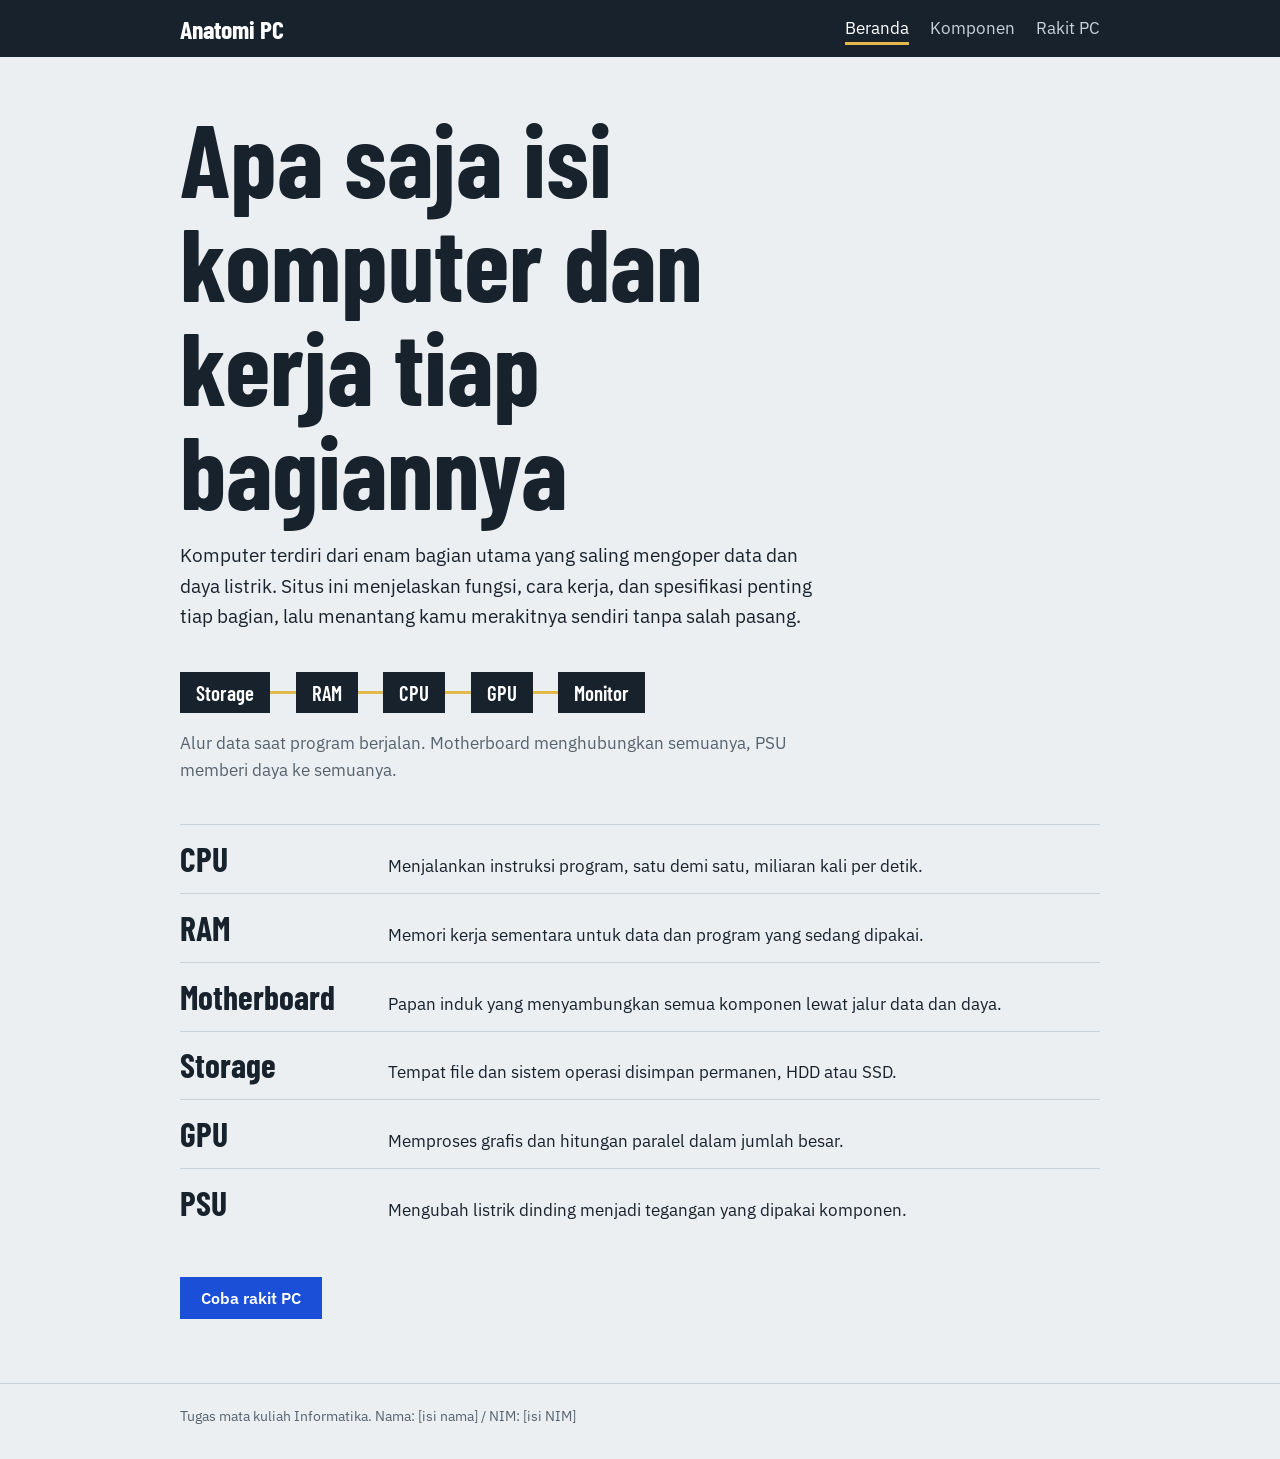
==== index.html @ 4aab7730 "Add files via upload" ====
<!doctype html><html lang="id"><head><title>Anatomi PC: isi komputer dan kerjanya</title><meta charset="utf-8"><meta name="viewport" content="width=device-width,initial-scale=1"><link rel="preconnect" href="https://fonts.googleapis.com"><link rel="preconnect" href="https://fonts.gstatic.com" crossorigin><link href="https://fonts.googleapis.com/css2?family=Barlow+Condensed:wght@600;700&family=IBM+Plex+Sans:wght@400;600&display=swap" rel="stylesheet"><link rel="stylesheet" href="style.css"></head><body>
<header><div class="wrap"><a class="logo" href="index.html">Anatomi PC</a><nav><a href="index.html">Beranda</a><a href="komponen.html">Komponen</a><a href="rakit.html">Rakit PC</a></nav></div></header>
<main class="wrap">
<h1>Apa saja isi komputer dan kerja tiap bagiannya</h1>
<p class="lead">Komputer terdiri dari enam bagian utama yang saling mengoper data dan daya listrik. Situs ini menjelaskan fungsi, cara kerja, dan spesifikasi penting tiap bagian, lalu menantang kamu merakitnya sendiri tanpa salah pasang.</p>
<div class="flow" aria-label="Alur data"><b>Storage</b><i></i><b>RAM</b><i></i><b>CPU</b><i></i><b>GPU</b><i></i><b>Monitor</b></div>
<p class="note">Alur data saat program berjalan. Motherboard menghubungkan semuanya, PSU memberi daya ke semuanya.</p>
<ul class="idx">
<li><a href="komponen.html#cpu"><strong>CPU</strong><span>Menjalankan instruksi program, satu demi satu, miliaran kali per detik.</span></a></li>
<li><a href="komponen.html#ram"><strong>RAM</strong><span>Memori kerja sementara untuk data dan program yang sedang dipakai.</span></a></li>
<li><a href="komponen.html#mobo"><strong>Motherboard</strong><span>Papan induk yang menyambungkan semua komponen lewat jalur data dan daya.</span></a></li>
<li><a href="komponen.html#storage"><strong>Storage</strong><span>Tempat file dan sistem operasi disimpan permanen, HDD atau SSD.</span></a></li>
<li><a href="komponen.html#gpu"><strong>GPU</strong><span>Memproses grafis dan hitungan paralel dalam jumlah besar.</span></a></li>
<li><a href="komponen.html#psu"><strong>PSU</strong><span>Mengubah listrik dinding menjadi tegangan yang dipakai komponen.</span></a></li>
</ul>
<a class="btn" href="rakit.html">Coba rakit PC</a>
</main>
<footer><div class="wrap">Tugas mata kuliah Informatika. Nama: [isi nama] / NIM: [isi NIM]</div></footer>
<script src="script.js"></script></body></html>
---- style.css ----
:root{--bg:#eceff1;--ink:#18222d;--mut:#56626e;--line:#c9d1d8;--blue:#1b4fd8;--board:#0d4a3b;--gold:#e3b94d;--ok:#1d7a43;--bad:#b3261e;--warn:#946200;--hd:"Barlow Condensed","Arial Narrow",sans-serif}
*{box-sizing:border-box}
body{margin:0;background:var(--bg);color:var(--ink);font:17px/1.6 "IBM Plex Sans",system-ui,sans-serif}
a{color:var(--blue)}
:focus-visible{outline:3px solid var(--blue);outline-offset:2px}
.wrap{max-width:60rem;margin:0 auto;padding:0 1.25rem}
header{background:var(--ink)}
header .wrap{display:flex;justify-content:space-between;align-items:center;flex-wrap:wrap;gap:.5rem;padding-block:.8rem}
.logo{font:700 1.6rem var(--hd);color:#fff;text-decoration:none}
nav a{color:#c8d2dc;text-decoration:none;margin-left:1.3rem;padding-bottom:3px}
nav a:hover,nav a[aria-current]{color:#fff;border-bottom:3px solid var(--gold)}
h1,h2,h3{font-family:var(--hd);line-height:1;margin:0}
h1{font-size:clamp(3rem,10vw,6.5rem);margin:3rem 0 1.2rem;max-width:12ch}
h2{font-size:2.8rem;margin-bottom:.8rem}
h3{font-size:1.4rem;font-weight:600;margin:1.6rem 0 .3rem}
.lead{font-size:1.2rem;max-width:40rem}
.note{color:var(--mut);max-width:40rem}
.flow{display:flex;flex-wrap:wrap;align-items:center;margin:2.5rem 0 .6rem}
.flow b{background:var(--ink);color:#fff;padding:.5rem 1rem;font:600 1.3rem var(--hd)}
.flow i{width:1.6rem;height:3px;background:var(--gold)}
.idx{list-style:none;padding:0;margin:2.5rem 0}
.idx a{display:grid;grid-template-columns:12rem 1fr;gap:1rem;padding:.8rem 0;border-top:1px solid var(--line);text-decoration:none;color:var(--ink);align-items:baseline}
.idx a:hover strong{color:var(--blue)}
.idx strong{font:700 2.1rem var(--hd)}
.btn{display:inline-block;background:var(--blue);color:#fff;border:0;padding:.7rem 1.3rem;font:600 1rem "IBM Plex Sans",sans-serif;text-decoration:none;cursor:pointer}
.btn:hover{background:#163fae}
.btn.alt{background:none;color:var(--ink);box-shadow:inset 0 0 0 2px var(--ink)}
.split{display:grid;grid-template-columns:11rem 1fr;gap:2.5rem;margin:2.5rem 0}
.tabs{display:flex;flex-direction:column}
.tabs button{background:none;border:0;border-left:4px solid var(--line);text-align:left;padding:.5rem .9rem;font:600 1.6rem var(--hd);cursor:pointer;color:var(--mut)}
.tabs button[aria-selected=true]{border-color:var(--blue);color:var(--ink)}
.panel p{max-width:38rem;margin:.2rem 0}
table{width:100%;border-collapse:collapse;margin-top:.6rem}
th,td{text-align:left;padding:.6rem .8rem .6rem 0;border-bottom:1px solid var(--line);vertical-align:top}
th{width:28%;font-weight:600}
.lab{display:grid;grid-template-columns:1fr 1.4fr;gap:2rem;margin:2rem 0}
.part{display:block;width:100%;text-align:left;background:#fff;border:2px solid var(--ink);padding:.45rem .7rem;margin-bottom:.4rem;cursor:grab;font:inherit;color:var(--ink)}
.part small{display:block;color:var(--mut)}
.part.sel{background:var(--ink);color:#fff}.part.sel small{color:#b9c4cf}
.part.used{opacity:.35}
.board{background:var(--board);padding:1rem;display:grid;grid-template-columns:1fr 1fr;gap:.8rem;align-content:start}
.slot{min-height:5.5rem;border:2px dashed var(--gold);padding:.6rem .8rem;color:#e7efe9;cursor:pointer}
.slot span{color:var(--gold);font-weight:600}
.slot b{display:block;font:600 1.4rem var(--hd)}
.slot.over{background:#176652}.slot.full{border-style:solid;background:#093528}
.slot.no{animation:no .3s}
@keyframes no{25%{transform:translateX(-6px)}75%{transform:translateX(6px)}}
@media(prefers-reduced-motion:reduce){.slot.no{animation:none;outline:3px solid #ff8a80}}
#hasil{list-style:none;padding:0;margin:1rem 0}
#hasil li{padding:.5rem .8rem;border-left:5px solid;background:#fff;margin-bottom:.4rem}
.ok{border-color:var(--ok)}.bad{border-color:var(--bad)}.warn{border-color:var(--warn)}
footer{margin-top:4rem;padding:1.2rem 0 2rem;border-top:1px solid var(--line);color:var(--mut);font-size:.9rem}
@media(max-width:760px){.lab,.split{grid-template-columns:1fr}.tabs{flex-direction:row;overflow-x:auto}.tabs button{border-left:0;border-bottom:4px solid var(--line);white-space:nowrap}.tabs button[aria-selected=true]{border-color:var(--blue)}.idx a{grid-template-columns:1fr;gap:0}}
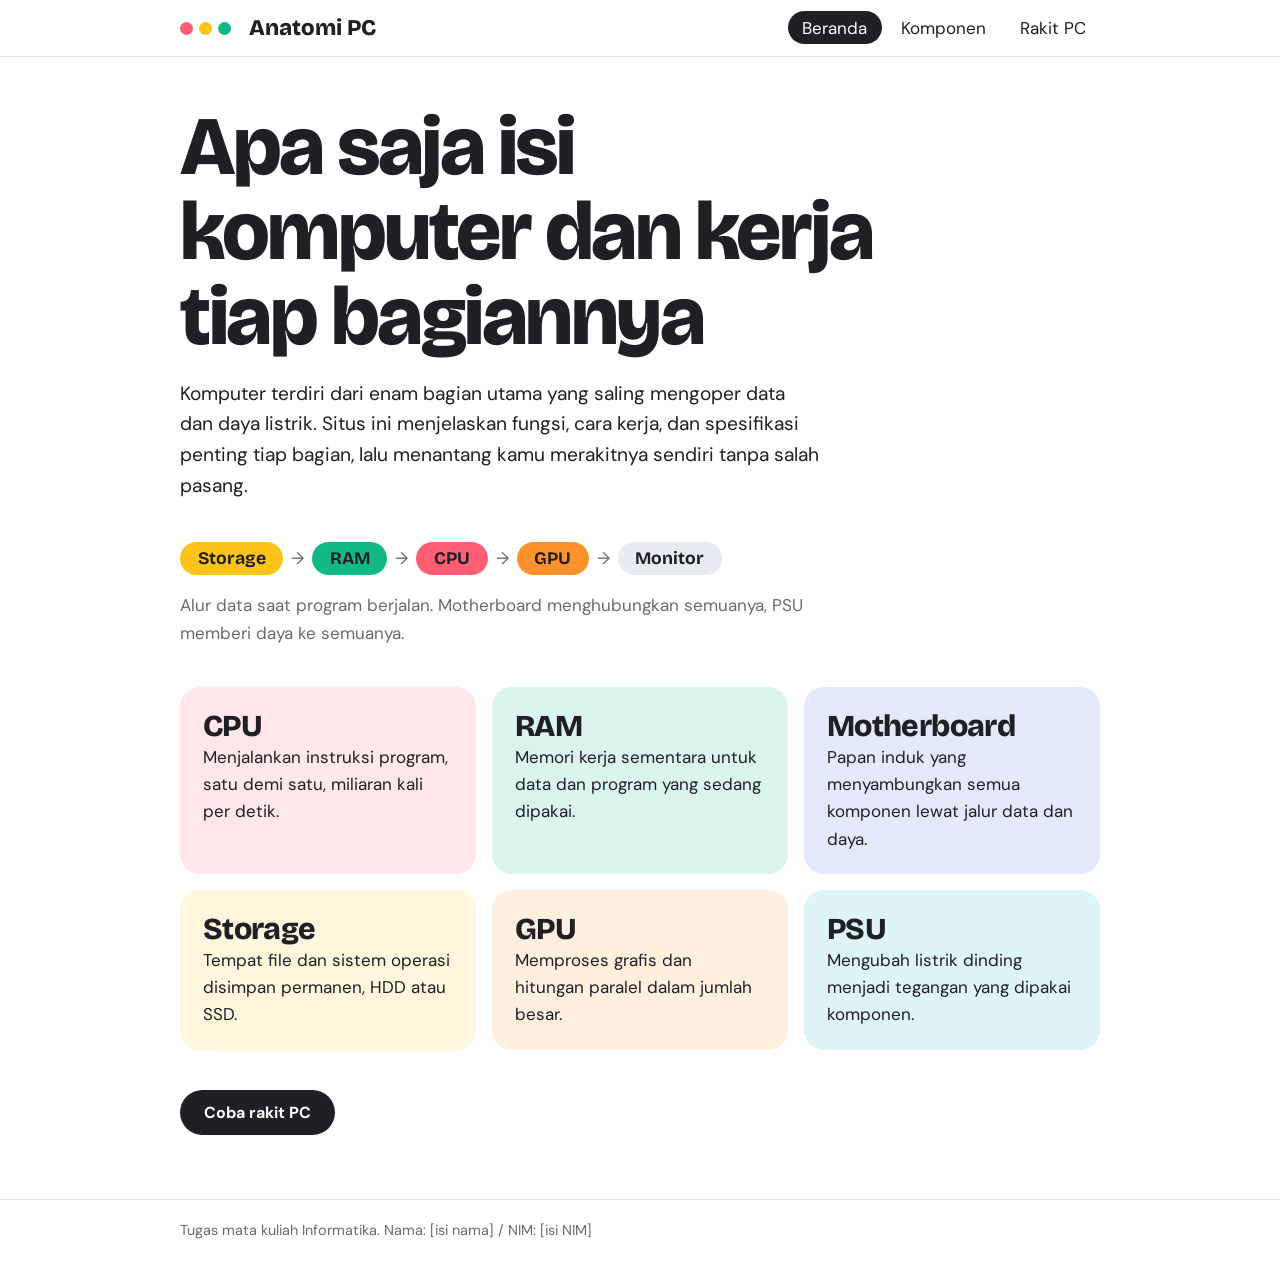
==== commit 7ed7e5ee: "Add files via upload" ====
--- a/index.html
+++ b/index.html
@@ -1,9 +1,9 @@
-<!doctype html><html lang="id"><head><title>Anatomi PC: isi komputer dan kerjanya</title><meta charset="utf-8"><meta name="viewport" content="width=device-width,initial-scale=1"><link rel="preconnect" href="https://fonts.googleapis.com"><link rel="preconnect" href="https://fonts.gstatic.com" crossorigin><link href="https://fonts.googleapis.com/css2?family=Barlow+Condensed:wght@600;700&family=IBM+Plex+Sans:wght@400;600&display=swap" rel="stylesheet"><link rel="stylesheet" href="style.css"></head><body>
+<!doctype html><html lang="id"><head><title>Anatomi PC: isi komputer dan kerjanya</title><meta charset="utf-8"><meta name="viewport" content="width=device-width,initial-scale=1"><link rel="preconnect" href="https://fonts.googleapis.com"><link rel="preconnect" href="https://fonts.gstatic.com" crossorigin><link href="https://fonts.googleapis.com/css2?family=Bricolage+Grotesque:wght@600;800&family=DM+Sans:wght@400;600&display=swap" rel="stylesheet"><link rel="stylesheet" href="style.css"></head><body>
 <header><div class="wrap"><a class="logo" href="index.html">Anatomi PC</a><nav><a href="index.html">Beranda</a><a href="komponen.html">Komponen</a><a href="rakit.html">Rakit PC</a></nav></div></header>
 <main class="wrap">
 <h1>Apa saja isi komputer dan kerja tiap bagiannya</h1>
 <p class="lead">Komputer terdiri dari enam bagian utama yang saling mengoper data dan daya listrik. Situs ini menjelaskan fungsi, cara kerja, dan spesifikasi penting tiap bagian, lalu menantang kamu merakitnya sendiri tanpa salah pasang.</p>
-<div class="flow" aria-label="Alur data"><b>Storage</b><i></i><b>RAM</b><i></i><b>CPU</b><i></i><b>GPU</b><i></i><b>Monitor</b></div>
+<div class="flow" aria-label="Alur data"><b data-t="storage">Storage</b><i aria-hidden="true"></i><b data-t="ram">RAM</b><i aria-hidden="true"></i><b data-t="cpu">CPU</b><i aria-hidden="true"></i><b data-t="gpu">GPU</b><i aria-hidden="true"></i><b>Monitor</b></div>
 <p class="note">Alur data saat program berjalan. Motherboard menghubungkan semuanya, PSU memberi daya ke semuanya.</p>
 <ul class="idx">
 <li><a href="komponen.html#cpu"><strong>CPU</strong><span>Menjalankan instruksi program, satu demi satu, miliaran kali per detik.</span></a></li>
--- a/style.css
+++ b/style.css
@@ -1,53 +1,90 @@
-:root{--bg:#eceff1;--ink:#18222d;--mut:#56626e;--line:#c9d1d8;--blue:#1b4fd8;--board:#0d4a3b;--gold:#e3b94d;--ok:#1d7a43;--bad:#b3261e;--warn:#946200;--hd:"Barlow Condensed","Arial Narrow",sans-serif}
+:root{--bg:#fff;--ink:#1f1f24;--mut:#666a75;--line:#e6e8ee;--hd:"Bricolage Grotesque","DM Sans",system-ui,sans-serif;--ok:#16874a;--bad:#c62828;--warn:#9a6700}
+[data-t=cpu],#cpu,a[href$="#cpu"]{--c:#ff5d73}
+[data-t=ram],#ram,a[href$="#ram"]{--c:#12b886}
+[data-t=mobo],#mobo,a[href$="#mobo"]{--c:#4c6ef5}
+[data-t=storage],[data-t=sto],#storage,a[href$="#storage"]{--c:#fcc419}
+[data-t=gpu],#gpu,a[href$="#gpu"]{--c:#ff922b}
+[data-t=psu],#psu,a[href$="#psu"]{--c:#22b8cf}
 *{box-sizing:border-box}
-body{margin:0;background:var(--bg);color:var(--ink);font:17px/1.6 "IBM Plex Sans",system-ui,sans-serif}
-a{color:var(--blue)}
-:focus-visible{outline:3px solid var(--blue);outline-offset:2px}
+body{margin:0;background:var(--bg);color:var(--ink);font:17px/1.6 "DM Sans",system-ui,sans-serif}
+a{color:#3b5bdb}
+:focus-visible{outline:3px solid #4c6ef5;outline-offset:2px}
 .wrap{max-width:60rem;margin:0 auto;padding:0 1.25rem}
-header{background:var(--ink)}
-header .wrap{display:flex;justify-content:space-between;align-items:center;flex-wrap:wrap;gap:.5rem;padding-block:.8rem}
-.logo{font:700 1.6rem var(--hd);color:#fff;text-decoration:none}
-nav a{color:#c8d2dc;text-decoration:none;margin-left:1.3rem;padding-bottom:3px}
-nav a:hover,nav a[aria-current]{color:#fff;border-bottom:3px solid var(--gold)}
-h1,h2,h3{font-family:var(--hd);line-height:1;margin:0}
-h1{font-size:clamp(3rem,10vw,6.5rem);margin:3rem 0 1.2rem;max-width:12ch}
-h2{font-size:2.8rem;margin-bottom:.8rem}
-h3{font-size:1.4rem;font-weight:600;margin:1.6rem 0 .3rem}
+header{border-bottom:1px solid var(--line)}
+header .wrap{display:flex;justify-content:space-between;align-items:center;flex-wrap:wrap;gap:.5rem;padding-block:.9rem}
+.logo{font:800 1.4rem var(--hd);color:var(--ink);text-decoration:none}
+.logo::before{content:"";display:inline-block;width:.6em;height:.6em;border-radius:50%;background:#ff5d73;box-shadow:.85em 0 #fcc419,1.7em 0 #12b886;margin-right:2.5em}
+nav a{color:var(--ink);text-decoration:none;margin-left:.3rem;padding:.35rem .9rem;border-radius:99px;transition:background .2s}
+nav a:hover{background:#eef0f6}
+nav a[aria-current]{background:var(--ink);color:#fff}
+main{animation:enter .45s cubic-bezier(.2,.7,.2,1)}
+body.out main{opacity:0;transform:translateY(-8px);transition:opacity .18s,transform .18s}
+@keyframes enter{from{opacity:0;transform:translateY(12px)}}
+h1,h2,h3{font-family:var(--hd);margin:0}
+h1{font-size:clamp(2.6rem,8vw,5.2rem);font-weight:800;line-height:1.02;letter-spacing:-.03em;margin:3rem 0 1.2rem;max-width:14ch}
+h2{font-size:2.6rem;font-weight:800;letter-spacing:-.02em;margin-bottom:.8rem}
+h3{font-size:1.2rem;font-weight:700;margin:1.6rem 0 .3rem}
 .lead{font-size:1.2rem;max-width:40rem}
 .note{color:var(--mut);max-width:40rem}
-.flow{display:flex;flex-wrap:wrap;align-items:center;margin:2.5rem 0 .6rem}
-.flow b{background:var(--ink);color:#fff;padding:.5rem 1rem;font:600 1.3rem var(--hd)}
-.flow i{width:1.6rem;height:3px;background:var(--gold)}
-.idx{list-style:none;padding:0;margin:2.5rem 0}
-.idx a{display:grid;grid-template-columns:12rem 1fr;gap:1rem;padding:.8rem 0;border-top:1px solid var(--line);text-decoration:none;color:var(--ink);align-items:baseline}
-.idx a:hover strong{color:var(--blue)}
-.idx strong{font:700 2.1rem var(--hd)}
-.btn{display:inline-block;background:var(--blue);color:#fff;border:0;padding:.7rem 1.3rem;font:600 1rem "IBM Plex Sans",sans-serif;text-decoration:none;cursor:pointer}
-.btn:hover{background:#163fae}
+.flow{display:flex;flex-wrap:wrap;align-items:center;gap:.5rem;margin:2.5rem 0 .6rem}
+.flow b{background:var(--c,#e9ebf2);padding:.4rem 1.1rem;border-radius:99px;font:700 1.1rem var(--hd)}
+.flow i{font-style:normal;color:var(--mut)}
+.flow i::before{content:"\2192"}
+.idx{list-style:none;padding:0;margin:2.5rem 0;display:grid;grid-template-columns:repeat(auto-fit,minmax(17rem,1fr));gap:1rem}
+.idx a{display:block;height:100%;padding:1.2rem 1.3rem;border-radius:20px;border:2px solid transparent;background:color-mix(in srgb,var(--c) 15%,#fff);text-decoration:none;color:var(--ink);transition:transform .2s,border-color .2s}
+.idx a:hover{transform:translateY(-3px);border-color:var(--c)}
+.idx strong{display:block;font:800 1.9rem var(--hd);letter-spacing:-.02em}
+.btn{display:inline-block;background:var(--ink);color:#fff;border:0;border-radius:99px;padding:.75rem 1.5rem;font:700 1rem "DM Sans",sans-serif;text-decoration:none;cursor:pointer;transition:background .2s}
+.btn:hover{background:#4c6ef5}
 .btn.alt{background:none;color:var(--ink);box-shadow:inset 0 0 0 2px var(--ink)}
+.btn.alt:hover{background:#eef0f6}
 .split{display:grid;grid-template-columns:11rem 1fr;gap:2.5rem;margin:2.5rem 0}
-.tabs{display:flex;flex-direction:column}
-.tabs button{background:none;border:0;border-left:4px solid var(--line);text-align:left;padding:.5rem .9rem;font:600 1.6rem var(--hd);cursor:pointer;color:var(--mut)}
-.tabs button[aria-selected=true]{border-color:var(--blue);color:var(--ink)}
+.tabs{display:flex;flex-direction:column;gap:.3rem}
+.tabs button{background:none;border:0;border-radius:12px;text-align:left;padding:.55rem .9rem;font:700 1.15rem var(--hd);cursor:pointer;color:var(--mut);transition:background .2s}
+.tabs button:hover{background:#f1f3f8}
+.tabs button[aria-selected=true]{background:color-mix(in srgb,var(--c) 28%,#fff);color:var(--ink)}
+.panel{animation:enter .35s ease}
 .panel p{max-width:38rem;margin:.2rem 0}
+.art{margin:0 0 1rem;padding:1rem;border-radius:24px;background:color-mix(in srgb,var(--c) 15%,#fff);display:grid;place-items:center}
+.art svg{width:100%;max-width:340px;height:auto;stroke-linejoin:round}
+.art .f{fill:var(--c);stroke:var(--ink);stroke-width:4}
+.art .w{fill:#fff;stroke:var(--ink);stroke-width:3}
+.art .k{fill:none;stroke:var(--ink);stroke-width:6;stroke-linecap:round}
+.art .dash{stroke-width:4;stroke-dasharray:4 8;animation:dash 1s linear infinite}
+.cores rect,.chips rect{animation:blip 2.4s infinite}
+.cores rect:nth-child(2),.chips rect:nth-child(2){animation-delay:.5s}
+.cores rect:nth-child(3),.chips rect:nth-child(3){animation-delay:1s}
+.cores rect:nth-child(4),.chips rect:nth-child(4){animation-delay:1.5s}
+.chips rect:nth-child(5){animation-delay:2s}
+.spin{animation:spin 2.5s linear infinite}
+@keyframes blip{50%{opacity:.2}}
+@keyframes spin{to{transform:rotate(360deg)}}
+@keyframes dash{to{stroke-dashoffset:-24}}
+.bars div{display:grid;grid-template-columns:9rem 1fr 6.5rem;align-items:center;gap:.7rem;margin:.5rem 0;max-width:38rem}
+.bars i{display:block;height:16px;border-radius:8px;background:var(--c);width:calc(var(--w)*1%);transform-origin:left;animation:grow .9s cubic-bezier(.2,.7,.2,1) both}
+@keyframes grow{from{transform:scaleX(0)}}
 table{width:100%;border-collapse:collapse;margin-top:.6rem}
-th,td{text-align:left;padding:.6rem .8rem .6rem 0;border-bottom:1px solid var(--line);vertical-align:top}
-th{width:28%;font-weight:600}
+th,td{text-align:left;padding:.65rem .8rem .65rem 0;border-bottom:1px solid var(--line);vertical-align:top}
+th{width:28%;font-weight:700}
 .lab{display:grid;grid-template-columns:1fr 1.4fr;gap:2rem;margin:2rem 0}
-.part{display:block;width:100%;text-align:left;background:#fff;border:2px solid var(--ink);padding:.45rem .7rem;margin-bottom:.4rem;cursor:grab;font:inherit;color:var(--ink)}
+.part{display:block;width:100%;text-align:left;background:#fff;border:1.5px solid var(--line);border-left:7px solid var(--c);border-radius:10px;padding:.45rem .7rem;margin-bottom:.4rem;cursor:grab;font:inherit;color:var(--ink);transition:transform .15s}
+.part:hover{transform:translateX(3px)}
 .part small{display:block;color:var(--mut)}
-.part.sel{background:var(--ink);color:#fff}.part.sel small{color:#b9c4cf}
+.part.sel{background:var(--ink);color:#fff}.part.sel small{color:#c3c6d0}
 .part.used{opacity:.35}
-.board{background:var(--board);padding:1rem;display:grid;grid-template-columns:1fr 1fr;gap:.8rem;align-content:start}
-.slot{min-height:5.5rem;border:2px dashed var(--gold);padding:.6rem .8rem;color:#e7efe9;cursor:pointer}
-.slot span{color:var(--gold);font-weight:600}
-.slot b{display:block;font:600 1.4rem var(--hd)}
-.slot.over{background:#176652}.slot.full{border-style:solid;background:#093528}
+.board{background:#f3f4f9;border-radius:24px;padding:1rem;display:grid;grid-template-columns:1fr 1fr;gap:.8rem;align-content:start}
+.slot{min-height:5.5rem;border:2px dashed var(--c);border-radius:16px;padding:.6rem .8rem;cursor:pointer;transition:background .2s}
+.slot span{font-weight:700}
+.slot b{display:block;font:800 1.3rem var(--hd)}
+.slot.over{background:color-mix(in srgb,var(--c) 30%,#fff)}
+.slot.full{border-style:solid;background:color-mix(in srgb,var(--c) 22%,#fff)}
+.slot.pop{animation:pop .3s cubic-bezier(.3,1.6,.5,1)}
 .slot.no{animation:no .3s}
+@keyframes pop{from{transform:scale(.9)}}
 @keyframes no{25%{transform:translateX(-6px)}75%{transform:translateX(6px)}}
-@media(prefers-reduced-motion:reduce){.slot.no{animation:none;outline:3px solid #ff8a80}}
 #hasil{list-style:none;padding:0;margin:1rem 0}
-#hasil li{padding:.5rem .8rem;border-left:5px solid;background:#fff;margin-bottom:.4rem}
+#hasil li{padding:.55rem .9rem;border-left:5px solid;border-radius:8px;background:#f6f7fa;margin-bottom:.4rem;animation:enter .3s ease}
 .ok{border-color:var(--ok)}.bad{border-color:var(--bad)}.warn{border-color:var(--warn)}
 footer{margin-top:4rem;padding:1.2rem 0 2rem;border-top:1px solid var(--line);color:var(--mut);font-size:.9rem}
-@media(max-width:760px){.lab,.split{grid-template-columns:1fr}.tabs{flex-direction:row;overflow-x:auto}.tabs button{border-left:0;border-bottom:4px solid var(--line);white-space:nowrap}.tabs button[aria-selected=true]{border-color:var(--blue)}.idx a{grid-template-columns:1fr;gap:0}}
+@media(prefers-reduced-motion:reduce){*,*::before,*::after{animation:none!important;transition:none!important}.slot.no{outline:3px solid var(--bad)}}
+@media(max-width:760px){.lab,.split{grid-template-columns:1fr}.tabs{flex-direction:row;overflow-x:auto}.tabs button{white-space:nowrap}.bars div{grid-template-columns:7rem 1fr 5.5rem}}
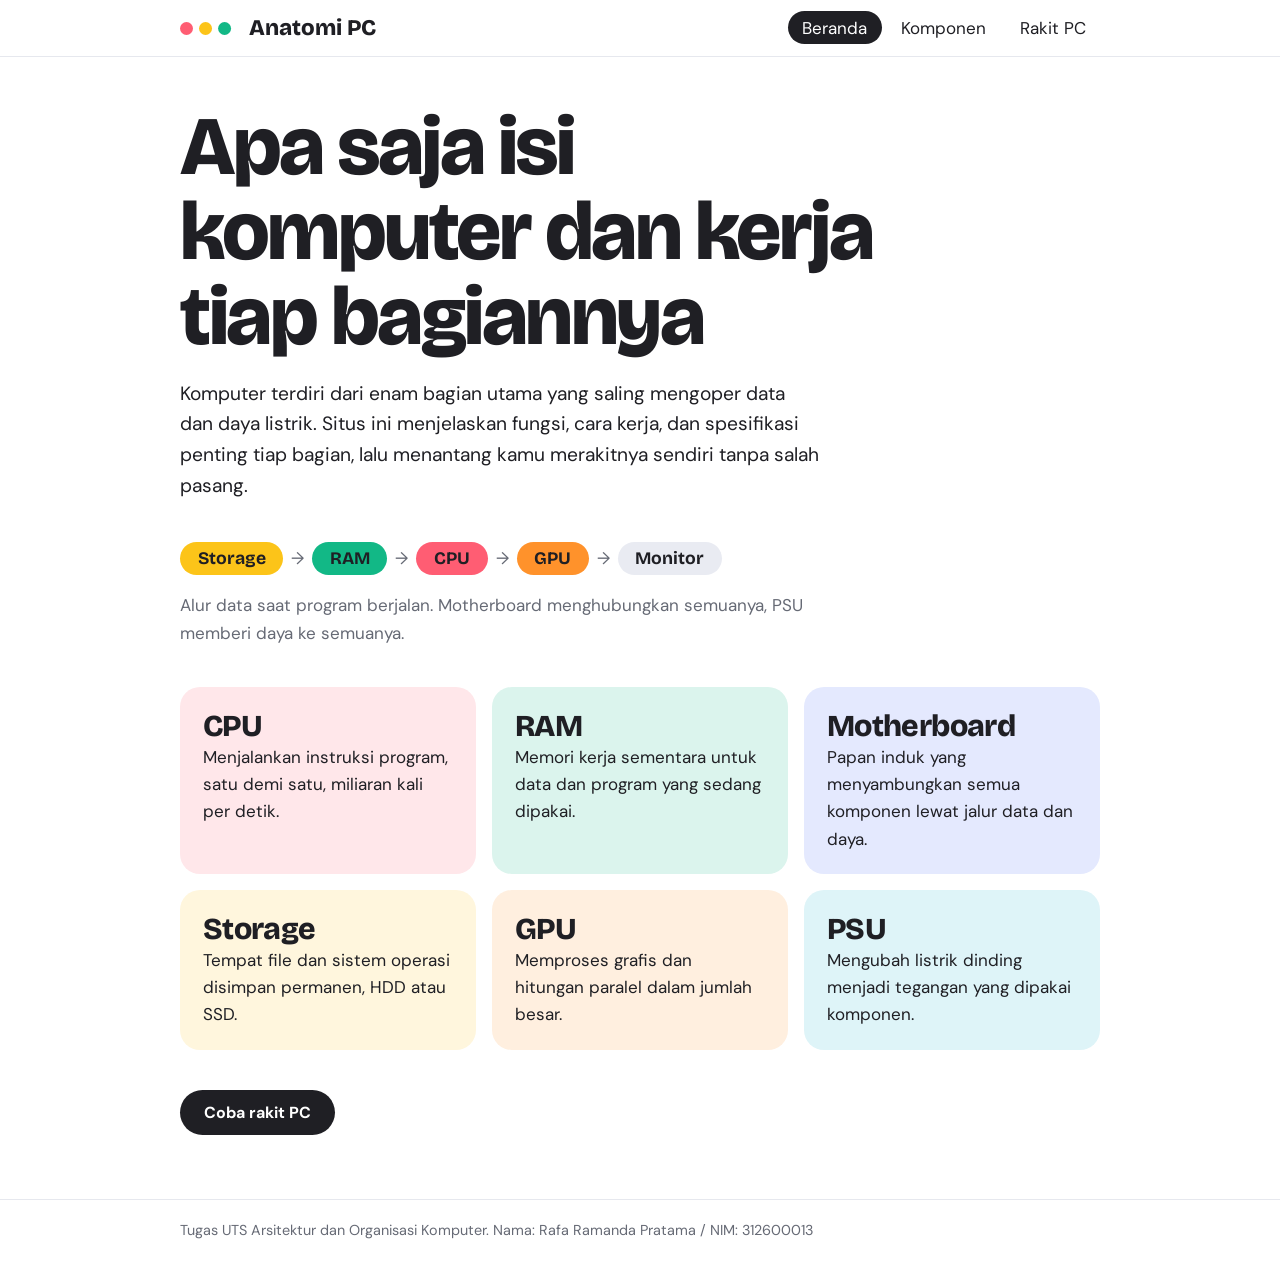
==== commit cea590b6: "Update footer with student name and NIM" ====
--- a/index.html
+++ b/index.html
@@ -15,5 +15,5 @@
 </ul>
 <a class="btn" href="rakit.html">Coba rakit PC</a>
 </main>
-<footer><div class="wrap">Tugas mata kuliah Informatika. Nama: [isi nama] / NIM: [isi NIM]</div></footer>
+<footer><div class="wrap">Tugas UTS Arsitektur dan Organisasi Komputer. Nama: Rafa Ramanda Pratama / NIM: 312600013</div></footer>
 <script src="script.js"></script></body></html>
